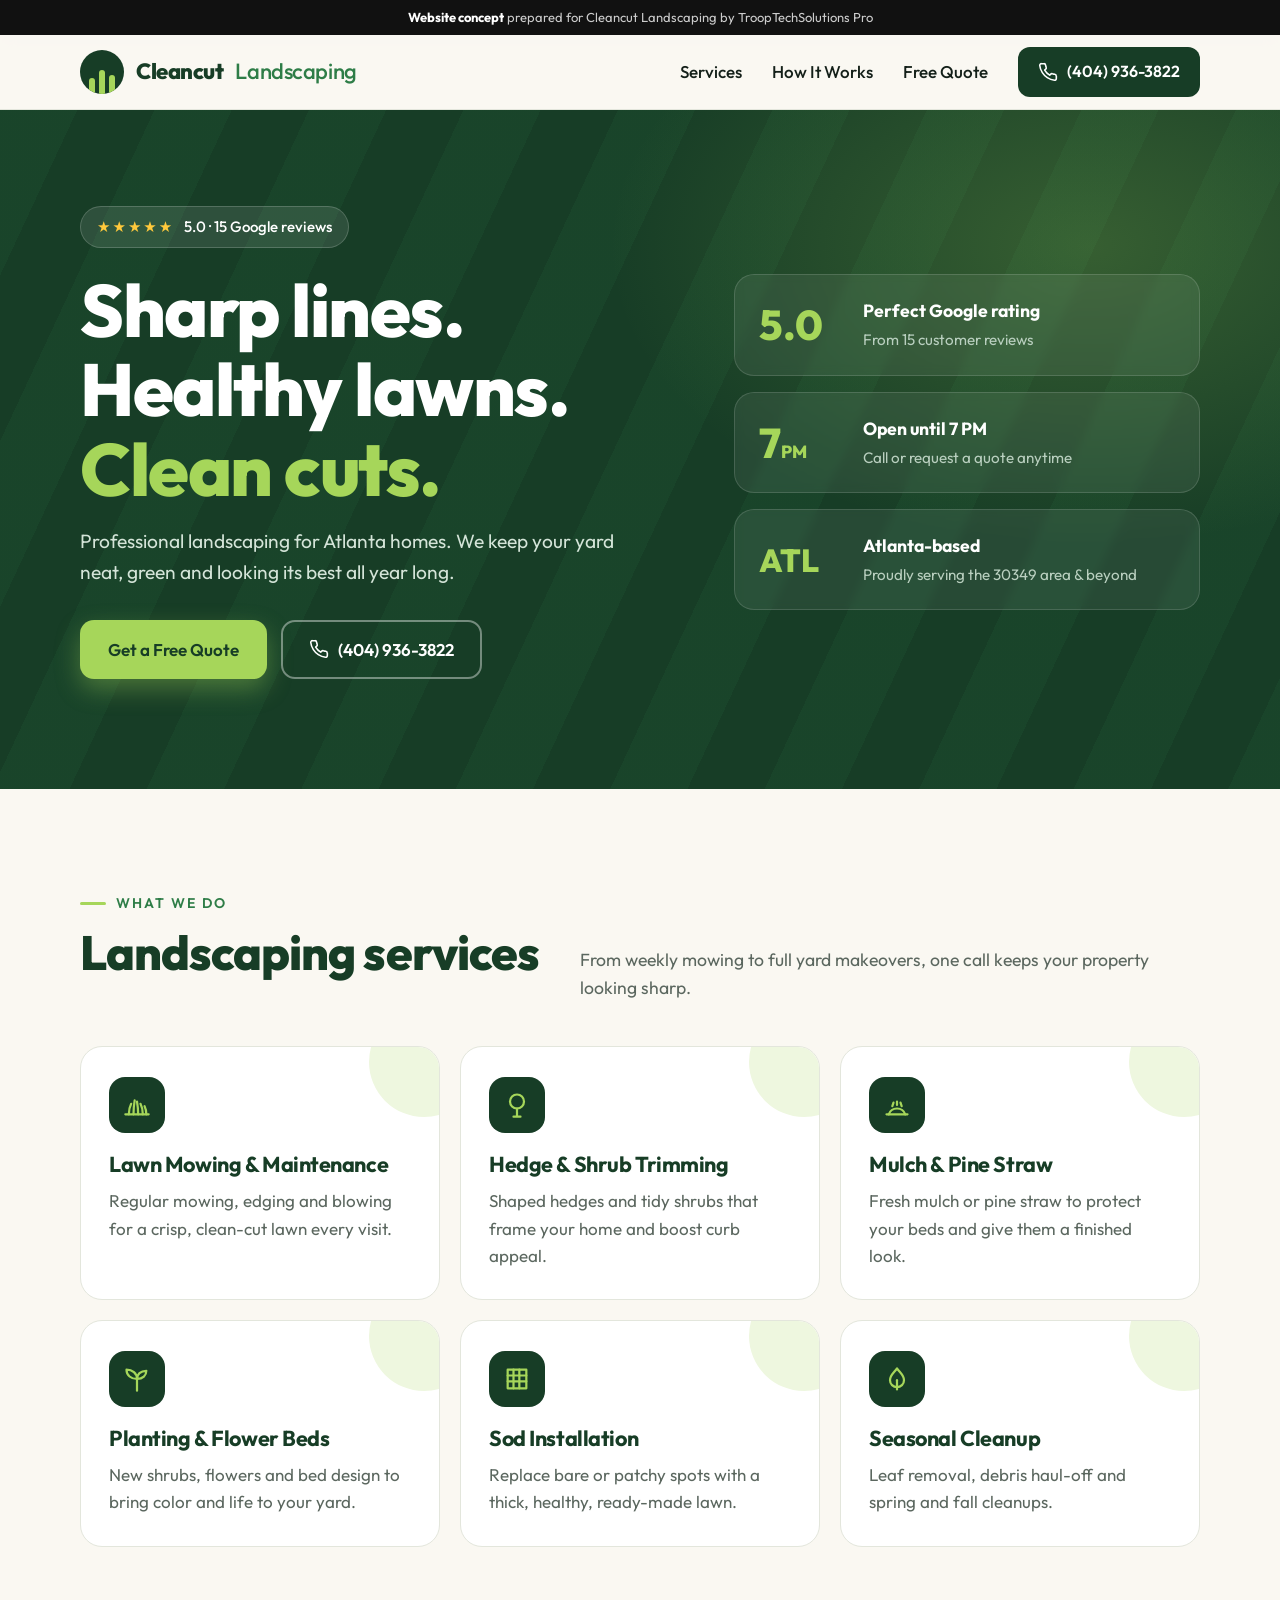
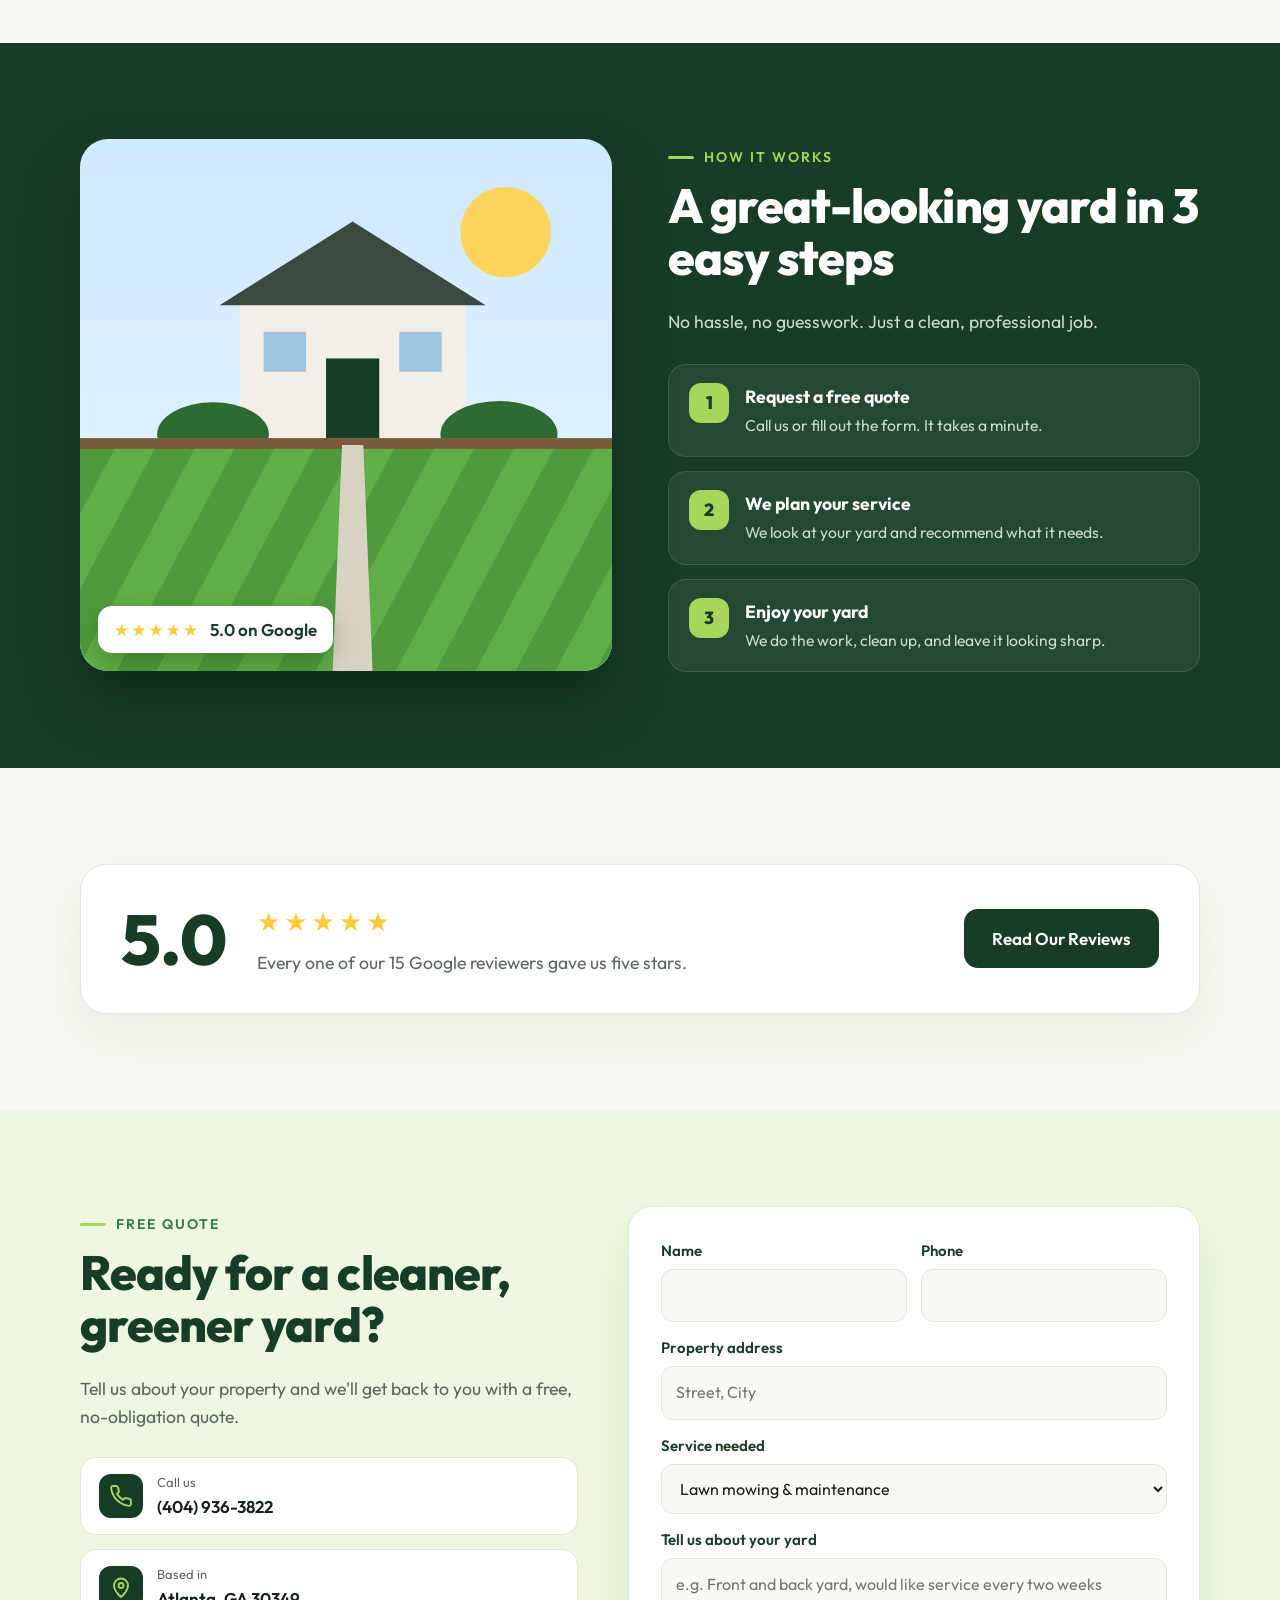
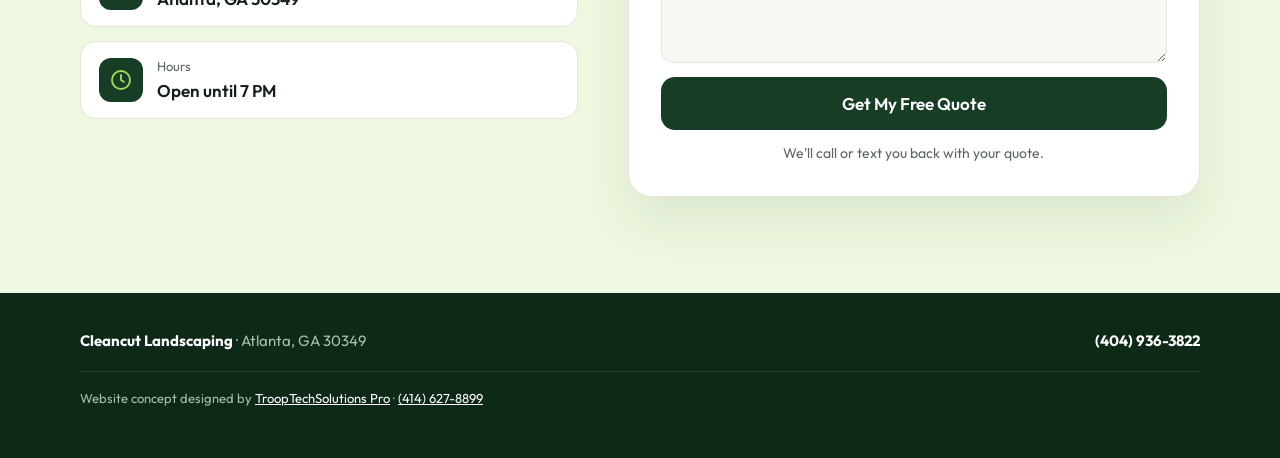
==== demos/cleancut/index.html @ d415aef9 "Add Cleancut Landscaping website concept demo Self-contained sales mockup at /demos/cleancut/, label" ====
<!DOCTYPE html>
<html lang="en">
<head>
<meta charset="UTF-8">
<meta name="viewport" content="width=device-width, initial-scale=1.0">
<title>Cleancut Landscaping | Landscaper in Atlanta, GA</title>
<meta name="description" content="Cleancut Landscaping: 5-star rated landscaping in Atlanta, GA. Call (404) 936-3822 for a free quote.">
<meta name="theme-color" content="#173d26">
<meta name="robots" content="noindex, nofollow">
<style>
@font-face { font-family: Outfit; font-weight: 400; src: url([data-uri]) format("woff2"); }
@font-face { font-family: Outfit; font-weight: 500; src: url([data-uri]) format("woff2"); }
@font-face { font-family: Outfit; font-weight: 600; src: url([data-uri]) format("woff2"); }
@font-face { font-family: Outfit; font-weight: 700; src: url([data-uri]) format("woff2"); }
@font-face { font-family: Outfit; font-weight: 800; src: url([data-uri]) format("woff2"); }
:root {
  --forest: #173d26; --forest-2: #1f5233; --leaf: #2e7d47; --lime: #a6d65a; --lime-soft: #eef7df;
  --cream: #faf8f2; --ink: #142019; --muted: #5b675f; --line: #e3e6dc;
}
* { box-sizing: border-box; }
html { scroll-behavior: smooth; scroll-padding-top: 80px; }
body { margin: 0; font-family: Outfit, system-ui, sans-serif; color: var(--ink); background: var(--cream); line-height: 1.6; -webkit-font-smoothing: antialiased; font-size: 17px; }
a { color: inherit; text-decoration: none; }
h1, h2, h3 { line-height: 1.08; margin: 0 0 .5em; letter-spacing: -.02em; }
p { margin: 0 0 1em; }
svg { width: 24px; height: 24px; fill: none; stroke: currentColor; stroke-width: 1.9; stroke-linecap: round; stroke-linejoin: round; }
.container { max-width: 1160px; margin: 0 auto; padding: 0 20px; }

.demo { background: #111; color: #ccc; font-size: 13px; text-align: center; padding: 7px 12px; }
.demo b { color: #fff; }

header { position: sticky; top: 0; z-index: 20; background: rgba(250,248,242,.92); backdrop-filter: blur(10px); border-bottom: 1px solid var(--line); }
.nav { display: flex; align-items: center; justify-content: space-between; height: 74px; }
.logo { display: flex; align-items: center; gap: 12px; font-weight: 800; font-size: 22px; color: var(--forest); letter-spacing: -.02em; }
.logo-mark { width: 44px; height: 44px; border-radius: 50%; background: var(--forest); display: grid; place-items: center; position: relative; overflow: hidden; }
.logo-mark i { position: absolute; bottom: 0; width: 6px; background: var(--lime); border-radius: 3px 3px 0 0; }
.logo span { color: var(--leaf); font-weight: 500; }
.links { display: flex; gap: 30px; align-items: center; font-weight: 500; }
.links a:not(.btn):hover { color: var(--leaf); }

.btn { display: inline-flex; align-items: center; justify-content: center; gap: 9px; padding: 14px 26px; border-radius: 14px; font-weight: 600; font-size: 17px; border: 2px solid transparent; cursor: pointer; font-family: inherit; transition: transform .15s, box-shadow .2s, background .2s; white-space: nowrap; }
.btn:hover { transform: translateY(-2px); }
.btn svg { width: 20px; height: 20px; }
.btn-lime { background: var(--lime); color: var(--forest); box-shadow: 0 10px 24px rgba(166,214,90,.35); }
.btn-forest { background: var(--forest); color: #fff; }
.btn-line { border-color: rgba(255,255,255,.4); color: #fff; }
.btn-line:hover { background: rgba(255,255,255,.08); }
.btn-sm { padding: 10px 18px; font-size: 16px; border-radius: 12px; }

/* Hero with mowing stripes */
.hero { position: relative; color: #fff; overflow: hidden; background: var(--forest); }
.stripes { position: absolute; inset: 0; opacity: .55;
  background: repeating-linear-gradient(115deg, #1b4a2d 0 70px, #173d26 70px 140px); }
.hero::after { content: ""; position: absolute; inset: 0; background: radial-gradient(800px 500px at 85% 20%, rgba(166,214,90,.22), transparent 60%); }
.hero-inner { position: relative; z-index: 1; display: grid; grid-template-columns: 1.3fr 1fr; gap: 48px; align-items: center; padding: 96px 20px 110px; }
.pill { display: inline-flex; align-items: center; gap: 10px; background: rgba(255,255,255,.1); border: 1px solid rgba(255,255,255,.18); padding: 8px 16px; border-radius: 999px; font-size: 15px; font-weight: 500; }
.stars { color: #ffc93c; letter-spacing: 2px; }
.hero h1 { font-size: clamp(2.6rem, 6vw, 4.6rem); font-weight: 800; margin: 22px 0 18px; }
.hero h1 em { font-style: normal; color: var(--lime); }
.hero .lead { font-size: 1.2rem; color: #d4e4d8; max-width: 560px; }
.actions { display: flex; flex-wrap: wrap; gap: 14px; margin-top: 32px; }

.stat-stack { display: grid; gap: 16px; }
.stat { background: rgba(255,255,255,.07); border: 1px solid rgba(255,255,255,.14); border-radius: 20px; padding: 22px 24px; display: flex; gap: 18px; align-items: center; backdrop-filter: blur(4px); }
.stat .num { font-size: 2.6rem; font-weight: 800; color: var(--lime); line-height: 1; min-width: 86px; }
.stat b { display: block; font-size: 1.1rem; }
.stat small { color: #b9cfbf; font-size: .95rem; }

/* Section basics */
section { padding: 96px 0; }
.kicker { display: inline-flex; align-items: center; gap: 10px; font-weight: 600; font-size: 14px; letter-spacing: .14em; text-transform: uppercase; color: var(--leaf); margin-bottom: 12px; }
.kicker::before { content: ""; width: 26px; height: 3px; border-radius: 2px; background: var(--lime); }
.title { font-size: clamp(2rem, 4vw, 3rem); font-weight: 800; color: var(--forest); }
.sub { color: var(--muted); font-size: 1.1rem; max-width: 620px; }
.split-head { display: flex; justify-content: space-between; align-items: end; gap: 30px; margin-bottom: 44px; flex-wrap: wrap; }

.services { display: grid; grid-template-columns: repeat(3, 1fr); gap: 20px; }
.svc { background: #fff; border: 1px solid var(--line); border-radius: 22px; padding: 30px 28px; position: relative; overflow: hidden; transition: transform .2s, box-shadow .2s; }
.svc:hover { transform: translateY(-5px); box-shadow: 0 20px 44px rgba(23,61,38,.1); }
.svc::after { content: ""; position: absolute; right: -40px; top: -40px; width: 110px; height: 110px; border-radius: 50%; background: var(--lime-soft); }
.svc .ic { position: relative; z-index: 1; width: 56px; height: 56px; border-radius: 16px; background: var(--forest); color: var(--lime); display: grid; place-items: center; margin-bottom: 20px; }
.svc .ic svg { width: 28px; height: 28px; }
.svc h3 { font-size: 1.35rem; color: var(--forest); }
.svc p { color: var(--muted); margin: 0; }

/* Before/after style band */
.band { background: var(--forest); color: #fff; }
.band-grid { display: grid; grid-template-columns: 1fr 1fr; gap: 56px; align-items: center; }
.band .title { color: #fff; }
.band .sub { color: #c9dccd; }
.steps { display: grid; gap: 14px; margin-top: 28px; }
.step { display: flex; gap: 16px; align-items: flex-start; background: rgba(255,255,255,.06); border: 1px solid rgba(255,255,255,.12); border-radius: 18px; padding: 18px 20px; }
.step .n { flex: 0 0 40px; height: 40px; border-radius: 12px; background: var(--lime); color: var(--forest); font-weight: 800; display: grid; place-items: center; font-size: 1.1rem; }
.step b { display: block; font-size: 1.1rem; }
.step span { color: #c9dccd; font-size: .98rem; }
.lawn-art { border-radius: 28px; overflow: hidden; aspect-ratio: 1 / 1; position: relative; box-shadow: 0 30px 60px rgba(0,0,0,.3); }
.lawn-art svg { width: 100%; height: 100%; display: block; stroke: none; }
.art-tag { position: absolute; left: 18px; bottom: 18px; background: #fff; color: var(--forest); border-radius: 14px; padding: 10px 16px; font-weight: 600; display: flex; gap: 10px; align-items: center; box-shadow: 0 10px 24px rgba(0,0,0,.2); }

/* Reviews */
.rating-card { display: grid; grid-template-columns: auto 1fr auto; gap: 30px; align-items: center; background: #fff; border: 1px solid var(--line); border-radius: 26px; padding: 36px 40px; box-shadow: 0 20px 50px rgba(23,61,38,.07); }
.rating-card .big { font-size: 4.4rem; font-weight: 800; color: var(--forest); line-height: 1; }
.rating-card .stars { font-size: 26px; letter-spacing: 4px; }
.rating-card p { margin: 6px 0 0; color: var(--muted); font-size: 1.1rem; }

/* Quote */
.quote { background: var(--lime-soft); }
.quote-grid { display: grid; grid-template-columns: 1fr 1.15fr; gap: 50px; align-items: start; }
.facts { display: grid; gap: 14px; margin-top: 26px; }
.fact { display: flex; gap: 14px; align-items: center; background: #fff; border-radius: 16px; padding: 14px 18px; border: 1px solid var(--line); }
.fact .ic { flex: 0 0 44px; height: 44px; border-radius: 12px; background: var(--forest); color: var(--lime); display: grid; place-items: center; }
.fact small { display: block; color: var(--muted); font-size: 13px; }
.fact b { font-weight: 600; }
form { background: #fff; border-radius: 24px; padding: 32px; border: 1px solid var(--line); box-shadow: 0 24px 50px rgba(23,61,38,.08); }
label { display: block; font-weight: 600; font-size: 15px; margin-bottom: 14px; color: var(--forest); }
input, select, textarea { display: block; width: 100%; margin-top: 6px; padding: 13px 14px; font: inherit; font-size: 16px; font-weight: 400; border: 1.5px solid var(--line); border-radius: 12px; background: var(--cream); color: var(--ink); }
input:focus, select:focus, textarea:focus { outline: none; border-color: var(--leaf); background: #fff; box-shadow: 0 0 0 4px rgba(46,125,71,.14); }
.row2 { display: grid; grid-template-columns: 1fr 1fr; gap: 14px; }
form .btn { width: 100%; }
.note { font-size: 14px; color: var(--muted); text-align: center; margin: 12px 0 0; }

footer { background: #0f2919; color: #a9bfb0; padding: 36px 0; font-size: 15px; }
.foot { display: flex; flex-wrap: wrap; justify-content: space-between; gap: 12px 30px; }
.foot b { color: #fff; }
.credit { width: 100%; border-top: 1px solid rgba(255,255,255,.1); padding-top: 16px; margin-top: 6px; font-size: 13px; }
.credit a { color: #fff; text-decoration: underline; }

.callbar { display: none; }

@media (max-width: 960px) {
  .hero-inner, .band-grid, .quote-grid { grid-template-columns: 1fr; }
  .services { grid-template-columns: repeat(2, 1fr); }
  .links a:not(.btn) { display: none; }
  .rating-card { grid-template-columns: 1fr; text-align: center; }
}
@media (max-width: 600px) {
  section { padding: 68px 0; }
  .hero-inner { padding: 56px 20px 70px; }
  .services, .row2 { grid-template-columns: 1fr; }
  .actions .btn { flex: 1 1 100%; }
  .logo { font-size: 19px; }
  .links .btn span { display: none; }
  .rating-card { padding: 28px 22px; }
  form { padding: 22px; }
  body { padding-bottom: 72px; }
  .callbar { display: flex; position: fixed; left: 0; right: 0; bottom: 0; z-index: 30; gap: 10px; padding: 10px 14px; background: #fff; border-top: 1px solid var(--line); box-shadow: 0 -6px 20px rgba(0,0,0,.08); }
  .callbar .btn { flex: 1; padding: 12px 10px; font-size: 16px; }
}
</style>
</head>
<body>

<div class="demo"><b>Website concept</b> prepared for Cleancut Landscaping by TroopTechSolutions Pro</div>

<header>
  <div class="container nav">
    <a href="#top" class="logo">
      <span class="logo-mark"><i style="left:9px;height:16px"></i><i style="left:19px;height:24px"></i><i style="left:29px;height:19px"></i></span>
      Cleancut<span>Landscaping</span>
    </a>
    <nav class="links">
      <a href="#services">Services</a>
      <a href="#process">How It Works</a>
      <a href="#quote">Free Quote</a>
      <a href="tel:+14049363822" class="btn btn-forest btn-sm"><svg viewBox="0 0 24 24"><path d="M22 16.9v3a2 2 0 0 1-2.2 2 19.8 19.8 0 0 1-8.6-3.1 19.5 19.5 0 0 1-6-6A19.8 19.8 0 0 1 2.1 4.2 2 2 0 0 1 4.1 2h3a2 2 0 0 1 2 1.7c.1.9.4 1.8.7 2.7a2 2 0 0 1-.5 2.1L8 9.8a16 16 0 0 0 6 6l1.3-1.3a2 2 0 0 1 2.1-.4c.9.3 1.8.6 2.7.7a2 2 0 0 1 1.7 2z"/></svg><span>(404) 936-3822</span></a>
    </nav>
  </div>
</header>

<main id="top">
  <section class="hero" style="padding:0">
    <div class="stripes"></div>
    <div class="container hero-inner">
      <div>
        <span class="pill"><span class="stars">★★★★★</span> 5.0 &middot; 15 Google reviews</span>
        <h1>Sharp lines.<br>Healthy lawns.<br><em>Clean cuts.</em></h1>
        <p class="lead">Professional landscaping for Atlanta homes. We keep your yard neat, green and looking its best all year long.</p>
        <div class="actions">
          <a href="#quote" class="btn btn-lime">Get a Free Quote</a>
          <a href="tel:+14049363822" class="btn btn-line"><svg viewBox="0 0 24 24"><path d="M22 16.9v3a2 2 0 0 1-2.2 2 19.8 19.8 0 0 1-8.6-3.1 19.5 19.5 0 0 1-6-6A19.8 19.8 0 0 1 2.1 4.2 2 2 0 0 1 4.1 2h3a2 2 0 0 1 2 1.7c.1.9.4 1.8.7 2.7a2 2 0 0 1-.5 2.1L8 9.8a16 16 0 0 0 6 6l1.3-1.3a2 2 0 0 1 2.1-.4c.9.3 1.8.6 2.7.7a2 2 0 0 1 1.7 2z"/></svg>(404) 936-3822</a>
        </div>
      </div>
      <div class="stat-stack">
        <div class="stat"><span class="num">5.0</span><span><b>Perfect Google rating</b><small>From 15 customer reviews</small></span></div>
        <div class="stat"><span class="num">7<small style="font-size:1.1rem;color:var(--lime)">PM</small></span><span><b>Open until 7 PM</b><small>Call or request a quote anytime</small></span></div>
        <div class="stat"><span class="num" style="font-size:2rem">ATL</span><span><b>Atlanta-based</b><small>Proudly serving the 30349 area &amp; beyond</small></span></div>
      </div>
    </div>
  </section>

  <section id="services">
    <div class="container">
      <div class="split-head">
        <div>
          <p class="kicker">What we do</p>
          <h2 class="title">Landscaping services</h2>
        </div>
        <p class="sub" style="margin:0">From weekly mowing to full yard makeovers, one call keeps your property looking sharp.</p>
      </div>
      <div class="services">
        <article class="svc"><div class="ic"><svg viewBox="0 0 24 24"><path d="M2 20h20"/><path d="M5 20c0-4 1-7 2-9M9 20c0-5 .5-9 1-12M13 20c0-5-.5-8-1-11M17 20c0-4-1-7-2-9M20 20c0-3-.5-5-1.5-7"/></svg></div><h3>Lawn Mowing &amp; Maintenance</h3><p>Regular mowing, edging and blowing for a crisp, clean-cut lawn every visit.</p></article>
        <article class="svc"><div class="ic"><svg viewBox="0 0 24 24"><circle cx="12" cy="9" r="6"/><path d="M12 15v7M9 22h6"/></svg></div><h3>Hedge &amp; Shrub Trimming</h3><p>Shaped hedges and tidy shrubs that frame your home and boost curb appeal.</p></article>
        <article class="svc"><div class="ic"><svg viewBox="0 0 24 24"><path d="M3 20h18"/><path d="M5 20c1-3 3-5 7-5s6 2 7 5"/><path d="M8 13l1-3M12 12V9M16 13l-1-3"/></svg></div><h3>Mulch &amp; Pine Straw</h3><p>Fresh mulch or pine straw to protect your beds and give them a finished look.</p></article>
        <article class="svc"><div class="ic"><svg viewBox="0 0 24 24"><path d="M12 22V12"/><path d="M12 12C12 7 8 4 3 4c0 5 4 8 9 8z"/><path d="M12 12c0-4 3-7 8-7 0 4-3 7-8 7z"/></svg></div><h3>Planting &amp; Flower Beds</h3><p>New shrubs, flowers and bed design to bring color and life to your yard.</p></article>
        <article class="svc"><div class="ic"><svg viewBox="0 0 24 24"><path d="M4 4h16v16H4z"/><path d="M4 9h16M4 14h16M9 4v16M14 4v16"/></svg></div><h3>Sod Installation</h3><p>Replace bare or patchy spots with a thick, healthy, ready-made lawn.</p></article>
        <article class="svc"><div class="ic"><svg viewBox="0 0 24 24"><path d="M12 3c3 4 6 6 6 10a6 6 0 0 1-12 0c0-4 3-6 6-10z"/><path d="M12 21v-8"/></svg></div><h3>Seasonal Cleanup</h3><p>Leaf removal, debris haul-off and spring and fall cleanups.</p></article>
      </div>
    </div>
  </section>

  <section class="band" id="process">
    <div class="container band-grid">
      <div class="lawn-art" aria-hidden="true">
        <svg viewBox="0 0 400 400" preserveAspectRatio="xMidYMid slice">
          <defs>
            <linearGradient id="sky" x1="0" y1="0" x2="0" y2="1"><stop offset="0" stop-color="#cfe9ff"/><stop offset="1" stop-color="#eaf6ff"/></linearGradient>
            <pattern id="mow" width="60" height="400" patternUnits="userSpaceOnUse" patternTransform="skewX(-28)"><rect width="30" height="400" fill="#4f9a3c"/><rect x="30" width="30" height="400" fill="#5fae47"/></pattern>
          </defs>
          <rect width="400" height="400" fill="url(#sky)"/>
          <circle cx="320" cy="70" r="34" fill="#ffd45c"/>
          <rect x="120" y="120" width="170" height="110" fill="#f3efe6"/>
          <polygon points="105,125 205,62 305,125" fill="#3a4a40"/>
          <rect x="185" y="165" width="40" height="65" fill="#173d26"/>
          <rect x="138" y="145" width="32" height="30" fill="#9fc6e3"/><rect x="240" y="145" width="32" height="30" fill="#9fc6e3"/>
          <ellipse cx="100" cy="222" rx="42" ry="24" fill="#2e6b33"/><ellipse cx="315" cy="222" rx="44" ry="25" fill="#2e6b33"/>
          <rect x="0" y="225" width="400" height="175" fill="url(#mow)"/>
          <rect x="0" y="225" width="400" height="8" fill="#7a5a3a"/>
          <polygon points="190,400 220,400 213,230 197,230" fill="#d8d2c4"/>
        </svg>
        <span class="art-tag"><span class="stars">★★★★★</span> 5.0 on Google</span>
      </div>
      <div>
        <p class="kicker" style="color:var(--lime)">How it works</p>
        <h2 class="title">A great-looking yard in 3 easy steps</h2>
        <p class="sub">No hassle, no guesswork. Just a clean, professional job.</p>
        <div class="steps">
          <div class="step"><span class="n">1</span><div><b>Request a free quote</b><span>Call us or fill out the form. It takes a minute.</span></div></div>
          <div class="step"><span class="n">2</span><div><b>We plan your service</b><span>We look at your yard and recommend what it needs.</span></div></div>
          <div class="step"><span class="n">3</span><div><b>Enjoy your yard</b><span>We do the work, clean up, and leave it looking sharp.</span></div></div>
        </div>
      </div>
    </div>
  </section>

  <section>
    <div class="container">
      <div class="rating-card">
        <div class="big">5.0</div>
        <div><div class="stars">★★★★★</div><p>Every one of our 15 Google reviewers gave us five stars.</p></div>
        <a class="btn btn-forest" href="https://www.google.com/maps/search/?api=1&query=Cleancut+Landscaping+Atlanta+GA+30349" target="_blank" rel="noopener">Read Our Reviews</a>
      </div>
    </div>
  </section>

  <section class="quote" id="quote">
    <div class="container quote-grid">
      <div>
        <p class="kicker">Free quote</p>
        <h2 class="title">Ready for a cleaner, greener yard?</h2>
        <p class="sub">Tell us about your property and we'll get back to you with a free, no-obligation quote.</p>
        <div class="facts">
          <a class="fact" href="tel:+14049363822"><span class="ic"><svg viewBox="0 0 24 24"><path d="M22 16.9v3a2 2 0 0 1-2.2 2 19.8 19.8 0 0 1-8.6-3.1 19.5 19.5 0 0 1-6-6A19.8 19.8 0 0 1 2.1 4.2 2 2 0 0 1 4.1 2h3a2 2 0 0 1 2 1.7c.1.9.4 1.8.7 2.7a2 2 0 0 1-.5 2.1L8 9.8a16 16 0 0 0 6 6l1.3-1.3a2 2 0 0 1 2.1-.4c.9.3 1.8.6 2.7.7a2 2 0 0 1 1.7 2z"/></svg></span><span><small>Call us</small><b>(404) 936-3822</b></span></a>
          <div class="fact"><span class="ic"><svg viewBox="0 0 24 24"><path d="M12 21s-7-6.2-7-11.5a7 7 0 0 1 14 0C19 14.8 12 21 12 21z"/><circle cx="12" cy="9.5" r="2.5"/></svg></span><span><small>Based in</small><b>Atlanta, GA 30349</b></span></div>
          <div class="fact"><span class="ic"><svg viewBox="0 0 24 24"><circle cx="12" cy="12" r="9"/><path d="M12 7v5l3 2"/></svg></span><span><small>Hours</small><b>Open until 7 PM</b></span></div>
        </div>
      </div>
      <form onsubmit="return demoSubmit(event)">
        <div class="row2">
          <label>Name<input required autocomplete="name"></label>
          <label>Phone<input type="tel" required autocomplete="tel"></label>
        </div>
        <label>Property address<input autocomplete="street-address" placeholder="Street, City"></label>
        <label>Service needed
          <select>
            <option>Lawn mowing &amp; maintenance</option>
            <option>Hedge &amp; shrub trimming</option>
            <option>Mulch &amp; pine straw</option>
            <option>Planting &amp; flower beds</option>
            <option>Sod installation</option>
            <option>Seasonal cleanup</option>
            <option>Not sure / multiple services</option>
          </select>
        </label>
        <label>Tell us about your yard<textarea rows="3" placeholder="e.g. Front and back yard, would like service every two weeks"></textarea></label>
        <button class="btn btn-forest" type="submit">Get My Free Quote</button>
        <p class="note" id="note">We'll call or text you back with your quote.</p>
      </form>
    </div>
  </section>
</main>

<footer>
  <div class="container foot">
    <span><b>Cleancut Landscaping</b> &middot; Atlanta, GA 30349</span>
    <a href="tel:+14049363822"><b>(404) 936-3822</b></a>
    <p class="credit">Website concept designed by <a href="https://trooptechsolutions.pro" target="_blank" rel="noopener">TroopTechSolutions Pro</a> &middot; <a href="tel:+14146278899">(414) 627-8899</a></p>
  </div>
</footer>

<div class="callbar">
  <a href="tel:+14049363822" class="btn btn-forest">Call Now</a>
  <a href="#quote" class="btn btn-lime">Free Quote</a>
</div>

<script>
function demoSubmit(e) {
  e.preventDefault();
  document.getElementById('note').textContent = 'This is a demo. On the live site, this request would go straight to your phone or email.';
  return false;
}
</script>
</body>
</html>
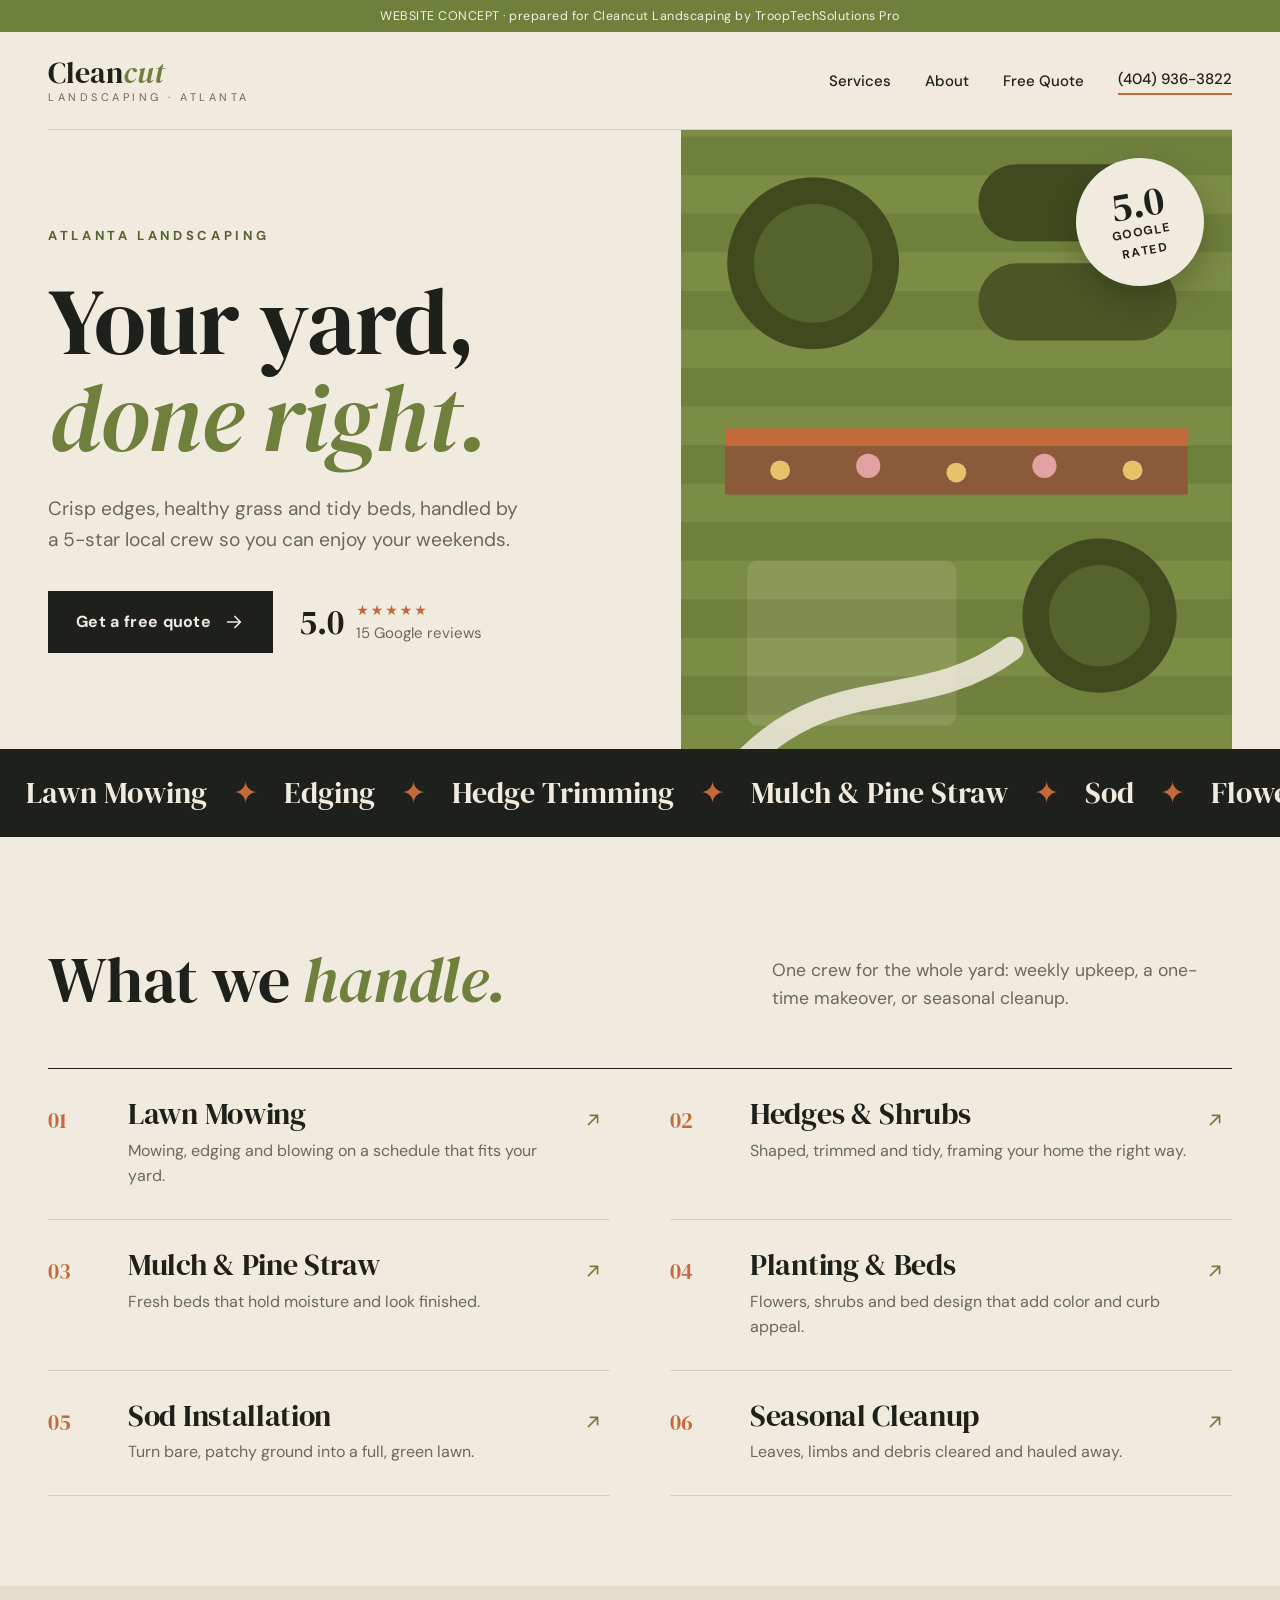
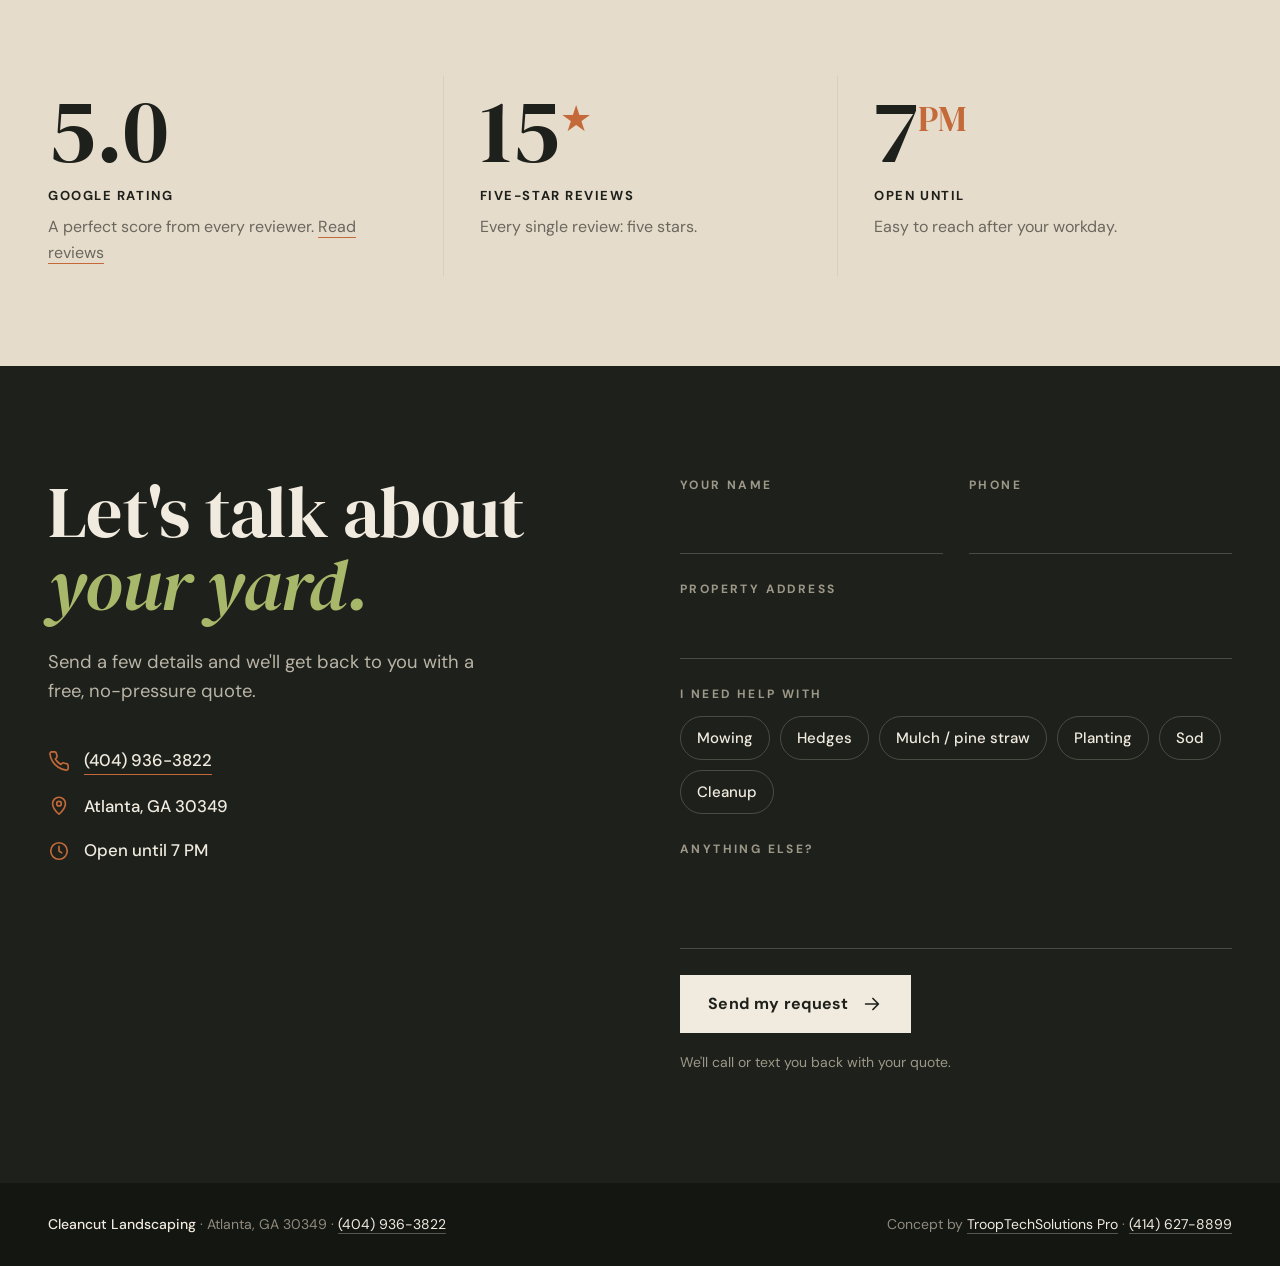
==== commit 0db1cbbe: "Redesign Cleancut Landscaping demo to stand apart from True Resilient Editorial layout: serif headli" ====
--- a/demos/cleancut/index.html
+++ b/demos/cleancut/index.html
@@ -3,304 +3,276 @@
 <head>
 <meta charset="UTF-8">
 <meta name="viewport" content="width=device-width, initial-scale=1.0">
-<title>Cleancut Landscaping | Landscaper in Atlanta, GA</title>
-<meta name="description" content="Cleancut Landscaping: 5-star rated landscaping in Atlanta, GA. Call (404) 936-3822 for a free quote.">
-<meta name="theme-color" content="#173d26">
+<title>Cleancut Landscaping | Atlanta, GA</title>
+<meta name="description" content="Cleancut Landscaping: 5-star rated landscaper in Atlanta, GA. Call (404) 936-3822 for a free quote.">
+<meta name="theme-color" content="#1e201b">
 <meta name="robots" content="noindex, nofollow">
 <style>
-@font-face { font-family: Outfit; font-weight: 400; src: url([data-uri]) format("woff2"); }
-@font-face { font-family: Outfit; font-weight: 500; src: url([data-uri]) format("woff2"); }
-@font-face { font-family: Outfit; font-weight: 600; src: url([data-uri]) format("woff2"); }
-@font-face { font-family: Outfit; font-weight: 700; src: url([data-uri]) format("woff2"); }
-@font-face { font-family: Outfit; font-weight: 800; src: url([data-uri]) format("woff2"); }
+@font-face { font-family: "DM Serif Display"; font-weight: 400; src: url([data-uri]) format("woff2"); }
+@font-face { font-family: "DM Serif Display"; font-weight: 400; font-style: italic; src: url([data-uri]) format("woff2"); }
+@font-face { font-family: "DM Sans"; font-weight: 400; src: url([data-uri]) format("woff2"); }
+@font-face { font-family: "DM Sans"; font-weight: 500; src: url([data-uri]) format("woff2"); }
+@font-face { font-family: "DM Sans"; font-weight: 700; src: url([data-uri]) format("woff2"); }
 :root {
-  --forest: #173d26; --forest-2: #1f5233; --leaf: #2e7d47; --lime: #a6d65a; --lime-soft: #eef7df;
-  --cream: #faf8f2; --ink: #142019; --muted: #5b675f; --line: #e3e6dc;
+  --char: #1e201b; --char-2: #2a2d26; --sand: #f1ebdf; --sand-2: #e6dccb; --olive: #6f7f3c; --olive-d: #55632c; --clay: #c46a3a;
+  --ink: #1e201b; --muted: #6b675e; --line: #d8cfbf;
+  --serif: "DM Serif Display", Georgia, serif; --sans: "DM Sans", system-ui, sans-serif;
 }
 * { box-sizing: border-box; }
-html { scroll-behavior: smooth; scroll-padding-top: 80px; }
-body { margin: 0; font-family: Outfit, system-ui, sans-serif; color: var(--ink); background: var(--cream); line-height: 1.6; -webkit-font-smoothing: antialiased; font-size: 17px; }
+html { scroll-behavior: smooth; overflow-x: clip; }
+body { margin: 0; font-family: var(--sans); color: var(--ink); background: var(--sand); line-height: 1.6; font-size: 17px; -webkit-font-smoothing: antialiased; }
 a { color: inherit; text-decoration: none; }
-h1, h2, h3 { line-height: 1.08; margin: 0 0 .5em; letter-spacing: -.02em; }
+h1, h2, h3 { font-family: var(--serif); font-weight: 400; line-height: 1.02; margin: 0; letter-spacing: -.01em; }
 p { margin: 0 0 1em; }
-svg { width: 24px; height: 24px; fill: none; stroke: currentColor; stroke-width: 1.9; stroke-linecap: round; stroke-linejoin: round; }
-.container { max-width: 1160px; margin: 0 auto; padding: 0 20px; }
-
-.demo { background: #111; color: #ccc; font-size: 13px; text-align: center; padding: 7px 12px; }
-.demo b { color: #fff; }
-
-header { position: sticky; top: 0; z-index: 20; background: rgba(250,248,242,.92); backdrop-filter: blur(10px); border-bottom: 1px solid var(--line); }
-.nav { display: flex; align-items: center; justify-content: space-between; height: 74px; }
-.logo { display: flex; align-items: center; gap: 12px; font-weight: 800; font-size: 22px; color: var(--forest); letter-spacing: -.02em; }
-.logo-mark { width: 44px; height: 44px; border-radius: 50%; background: var(--forest); display: grid; place-items: center; position: relative; overflow: hidden; }
-.logo-mark i { position: absolute; bottom: 0; width: 6px; background: var(--lime); border-radius: 3px 3px 0 0; }
-.logo span { color: var(--leaf); font-weight: 500; }
-.links { display: flex; gap: 30px; align-items: center; font-weight: 500; }
-.links a:not(.btn):hover { color: var(--leaf); }
-
-.btn { display: inline-flex; align-items: center; justify-content: center; gap: 9px; padding: 14px 26px; border-radius: 14px; font-weight: 600; font-size: 17px; border: 2px solid transparent; cursor: pointer; font-family: inherit; transition: transform .15s, box-shadow .2s, background .2s; white-space: nowrap; }
-.btn:hover { transform: translateY(-2px); }
-.btn svg { width: 20px; height: 20px; }
-.btn-lime { background: var(--lime); color: var(--forest); box-shadow: 0 10px 24px rgba(166,214,90,.35); }
-.btn-forest { background: var(--forest); color: #fff; }
-.btn-line { border-color: rgba(255,255,255,.4); color: #fff; }
-.btn-line:hover { background: rgba(255,255,255,.08); }
-.btn-sm { padding: 10px 18px; font-size: 16px; border-radius: 12px; }
-
-/* Hero with mowing stripes */
-.hero { position: relative; color: #fff; overflow: hidden; background: var(--forest); }
-.stripes { position: absolute; inset: 0; opacity: .55;
-  background: repeating-linear-gradient(115deg, #1b4a2d 0 70px, #173d26 70px 140px); }
-.hero::after { content: ""; position: absolute; inset: 0; background: radial-gradient(800px 500px at 85% 20%, rgba(166,214,90,.22), transparent 60%); }
-.hero-inner { position: relative; z-index: 1; display: grid; grid-template-columns: 1.3fr 1fr; gap: 48px; align-items: center; padding: 96px 20px 110px; }
-.pill { display: inline-flex; align-items: center; gap: 10px; background: rgba(255,255,255,.1); border: 1px solid rgba(255,255,255,.18); padding: 8px 16px; border-radius: 999px; font-size: 15px; font-weight: 500; }
-.stars { color: #ffc93c; letter-spacing: 2px; }
-.hero h1 { font-size: clamp(2.6rem, 6vw, 4.6rem); font-weight: 800; margin: 22px 0 18px; }
-.hero h1 em { font-style: normal; color: var(--lime); }
-.hero .lead { font-size: 1.2rem; color: #d4e4d8; max-width: 560px; }
-.actions { display: flex; flex-wrap: wrap; gap: 14px; margin-top: 32px; }
-
-.stat-stack { display: grid; gap: 16px; }
-.stat { background: rgba(255,255,255,.07); border: 1px solid rgba(255,255,255,.14); border-radius: 20px; padding: 22px 24px; display: flex; gap: 18px; align-items: center; backdrop-filter: blur(4px); }
-.stat .num { font-size: 2.6rem; font-weight: 800; color: var(--lime); line-height: 1; min-width: 86px; }
-.stat b { display: block; font-size: 1.1rem; }
-.stat small { color: #b9cfbf; font-size: .95rem; }
-
-/* Section basics */
-section { padding: 96px 0; }
-.kicker { display: inline-flex; align-items: center; gap: 10px; font-weight: 600; font-size: 14px; letter-spacing: .14em; text-transform: uppercase; color: var(--leaf); margin-bottom: 12px; }
-.kicker::before { content: ""; width: 26px; height: 3px; border-radius: 2px; background: var(--lime); }
-.title { font-size: clamp(2rem, 4vw, 3rem); font-weight: 800; color: var(--forest); }
-.sub { color: var(--muted); font-size: 1.1rem; max-width: 620px; }
-.split-head { display: flex; justify-content: space-between; align-items: end; gap: 30px; margin-bottom: 44px; flex-wrap: wrap; }
-
-.services { display: grid; grid-template-columns: repeat(3, 1fr); gap: 20px; }
-.svc { background: #fff; border: 1px solid var(--line); border-radius: 22px; padding: 30px 28px; position: relative; overflow: hidden; transition: transform .2s, box-shadow .2s; }
-.svc:hover { transform: translateY(-5px); box-shadow: 0 20px 44px rgba(23,61,38,.1); }
-.svc::after { content: ""; position: absolute; right: -40px; top: -40px; width: 110px; height: 110px; border-radius: 50%; background: var(--lime-soft); }
-.svc .ic { position: relative; z-index: 1; width: 56px; height: 56px; border-radius: 16px; background: var(--forest); color: var(--lime); display: grid; place-items: center; margin-bottom: 20px; }
-.svc .ic svg { width: 28px; height: 28px; }
-.svc h3 { font-size: 1.35rem; color: var(--forest); }
-.svc p { color: var(--muted); margin: 0; }
-
-/* Before/after style band */
-.band { background: var(--forest); color: #fff; }
-.band-grid { display: grid; grid-template-columns: 1fr 1fr; gap: 56px; align-items: center; }
-.band .title { color: #fff; }
-.band .sub { color: #c9dccd; }
-.steps { display: grid; gap: 14px; margin-top: 28px; }
-.step { display: flex; gap: 16px; align-items: flex-start; background: rgba(255,255,255,.06); border: 1px solid rgba(255,255,255,.12); border-radius: 18px; padding: 18px 20px; }
-.step .n { flex: 0 0 40px; height: 40px; border-radius: 12px; background: var(--lime); color: var(--forest); font-weight: 800; display: grid; place-items: center; font-size: 1.1rem; }
-.step b { display: block; font-size: 1.1rem; }
-.step span { color: #c9dccd; font-size: .98rem; }
-.lawn-art { border-radius: 28px; overflow: hidden; aspect-ratio: 1 / 1; position: relative; box-shadow: 0 30px 60px rgba(0,0,0,.3); }
-.lawn-art svg { width: 100%; height: 100%; display: block; stroke: none; }
-.art-tag { position: absolute; left: 18px; bottom: 18px; background: #fff; color: var(--forest); border-radius: 14px; padding: 10px 16px; font-weight: 600; display: flex; gap: 10px; align-items: center; box-shadow: 0 10px 24px rgba(0,0,0,.2); }
-
-/* Reviews */
-.rating-card { display: grid; grid-template-columns: auto 1fr auto; gap: 30px; align-items: center; background: #fff; border: 1px solid var(--line); border-radius: 26px; padding: 36px 40px; box-shadow: 0 20px 50px rgba(23,61,38,.07); }
-.rating-card .big { font-size: 4.4rem; font-weight: 800; color: var(--forest); line-height: 1; }
-.rating-card .stars { font-size: 26px; letter-spacing: 4px; }
-.rating-card p { margin: 6px 0 0; color: var(--muted); font-size: 1.1rem; }
+svg { width: 22px; height: 22px; fill: none; stroke: currentColor; stroke-width: 1.8; stroke-linecap: round; stroke-linejoin: round; }
+.wrap { max-width: 1240px; margin: 0 auto; padding: 0 28px; }
+
+.concept { background: var(--olive); color: #f4f1e6; font-size: 12.5px; letter-spacing: .04em; text-align: center; padding: 6px 12px; }
+
+/* Header */
+.top { display: flex; align-items: center; justify-content: space-between; padding: 26px 0; }
+.word { font-family: var(--serif); font-size: 30px; line-height: 1; }
+.word i { font-style: italic; color: var(--olive); }
+.word small { display: block; font-family: var(--sans); font-size: 11px; letter-spacing: .32em; text-transform: uppercase; color: var(--muted); margin-top: 4px; }
+.menu { display: flex; gap: 34px; align-items: center; font-size: 15px; font-weight: 500; }
+.menu a:hover { color: var(--olive); }
+.menu .tel { border-bottom: 2px solid var(--clay); padding-bottom: 2px; }
+
+/* Hero */
+.hero { display: grid; grid-template-columns: 1.15fr 1fr; gap: 0; min-height: 620px; border-top: 1px solid var(--line); }
+.hero-text { padding: 70px 56px 70px 0; display: flex; flex-direction: column; justify-content: center; }
+.eyebrow { font-size: 13px; letter-spacing: .28em; text-transform: uppercase; color: var(--olive-d); font-weight: 700; margin-bottom: 26px; }
+.hero h1 { font-size: clamp(3.2rem, 7.4vw, 6.4rem); }
+.hero h1 i { color: var(--olive); }
+.hero .lead { font-size: 1.2rem; color: var(--muted); max-width: 470px; margin: 28px 0 36px; }
+.cta-row { display: flex; flex-wrap: wrap; gap: 26px; align-items: center; }
+.btn { display: inline-flex; align-items: center; gap: 12px; background: var(--char); color: var(--sand); padding: 18px 28px; font-weight: 700; font-size: 16px; letter-spacing: .02em; border: 0; cursor: pointer; font-family: inherit; transition: background .2s, gap .2s; }
+.btn:hover { background: var(--olive-d); gap: 18px; }
+.rate { display: flex; align-items: center; gap: 12px; font-size: 15px; color: var(--muted); }
+.rate b { font-family: var(--serif); font-weight: 400; font-size: 34px; color: var(--ink); line-height: 1; }
+.rate .st { color: var(--clay); letter-spacing: 2px; display: block; font-size: 14px; }
+.hero-art { position: relative; background: var(--olive); overflow: hidden; }
+.hero-art svg { position: absolute; inset: 0; width: 100%; height: 100%; stroke: none; }
+.badge { position: absolute; right: 28px; top: 28px; width: 128px; height: 128px; border-radius: 50%; background: var(--sand); color: var(--char); display: grid; place-items: center; text-align: center; font-size: 12px; letter-spacing: .14em; text-transform: uppercase; font-weight: 700; transform: rotate(-10deg); box-shadow: 0 14px 30px rgba(0,0,0,.2); }
+.badge b { display: block; font-family: var(--serif); font-weight: 400; font-size: 40px; letter-spacing: 0; line-height: 1; text-transform: none; }
+
+/* Ticker */
+.ticker { position: relative; width: 100%; contain: paint; background: var(--char); color: var(--sand); overflow: hidden; white-space: nowrap; padding: 20px 0; }
+.ticker-track { display: inline-block; animation: run 38s linear infinite; font-family: var(--serif); font-size: 30px; }
+.ticker-track span { margin: 0 26px; }
+.ticker-track em { color: var(--clay); font-style: normal; }
+@keyframes run { from { transform: translateX(0); } to { transform: translateX(-50%); } }
+
+/* Services list */
+.services { padding: 110px 0 90px; }
+.sec-head { display: grid; grid-template-columns: 1fr 1fr; gap: 40px; align-items: end; margin-bottom: 56px; }
+.sec-head h2 { font-size: clamp(2.6rem, 5vw, 4.2rem); }
+.sec-head h2 i { color: var(--olive); }
+.sec-head p { color: var(--muted); font-size: 1.1rem; margin: 0; max-width: 460px; justify-self: end; }
+.list { display: grid; grid-template-columns: 1fr 1fr; column-gap: 60px; border-top: 1px solid var(--char); }
+.row { display: grid; grid-template-columns: 64px 1fr 28px; gap: 16px; align-items: start; padding: 30px 0; border-bottom: 1px solid var(--line); transition: padding .25s; }
+.row:hover { padding-left: 10px; }
+.row .no { font-family: var(--serif); font-size: 22px; color: var(--clay); padding-top: 4px; }
+.row h3 { font-size: 30px; margin-bottom: 8px; }
+.row p { margin: 0; color: var(--muted); font-size: 1rem; }
+.row svg { margin-top: 10px; color: var(--olive); }
+
+/* Numbers */
+.numbers { background: var(--sand-2); padding: 90px 0; }
+.num-grid { display: grid; grid-template-columns: repeat(3, 1fr); }
+.num { padding: 10px 36px; border-left: 1px solid var(--line); }
+.num:first-child { border-left: 0; padding-left: 0; }
+.num b { font-family: var(--serif); font-weight: 400; font-size: clamp(3.6rem, 7vw, 5.6rem); line-height: 1; display: block; }
+.num b sup { font-size: .4em; color: var(--clay); }
+.num span { display: block; margin-top: 10px; font-weight: 700; letter-spacing: .12em; text-transform: uppercase; font-size: 13px; }
+.num p { color: var(--muted); margin: 8px 0 0; font-size: 1rem; }
+.num a { border-bottom: 1.5px solid var(--clay); }
 
 /* Quote */
-.quote { background: var(--lime-soft); }
-.quote-grid { display: grid; grid-template-columns: 1fr 1.15fr; gap: 50px; align-items: start; }
-.facts { display: grid; gap: 14px; margin-top: 26px; }
-.fact { display: flex; gap: 14px; align-items: center; background: #fff; border-radius: 16px; padding: 14px 18px; border: 1px solid var(--line); }
-.fact .ic { flex: 0 0 44px; height: 44px; border-radius: 12px; background: var(--forest); color: var(--lime); display: grid; place-items: center; }
-.fact small { display: block; color: var(--muted); font-size: 13px; }
-.fact b { font-weight: 600; }
-form { background: #fff; border-radius: 24px; padding: 32px; border: 1px solid var(--line); box-shadow: 0 24px 50px rgba(23,61,38,.08); }
-label { display: block; font-weight: 600; font-size: 15px; margin-bottom: 14px; color: var(--forest); }
-input, select, textarea { display: block; width: 100%; margin-top: 6px; padding: 13px 14px; font: inherit; font-size: 16px; font-weight: 400; border: 1.5px solid var(--line); border-radius: 12px; background: var(--cream); color: var(--ink); }
-input:focus, select:focus, textarea:focus { outline: none; border-color: var(--leaf); background: #fff; box-shadow: 0 0 0 4px rgba(46,125,71,.14); }
-.row2 { display: grid; grid-template-columns: 1fr 1fr; gap: 14px; }
-form .btn { width: 100%; }
-.note { font-size: 14px; color: var(--muted); text-align: center; margin: 12px 0 0; }
-
-footer { background: #0f2919; color: #a9bfb0; padding: 36px 0; font-size: 15px; }
-.foot { display: flex; flex-wrap: wrap; justify-content: space-between; gap: 12px 30px; }
-.foot b { color: #fff; }
-.credit { width: 100%; border-top: 1px solid rgba(255,255,255,.1); padding-top: 16px; margin-top: 6px; font-size: 13px; }
-.credit a { color: #fff; text-decoration: underline; }
-
-.callbar { display: none; }
-
-@media (max-width: 960px) {
-  .hero-inner, .band-grid, .quote-grid { grid-template-columns: 1fr; }
-  .services { grid-template-columns: repeat(2, 1fr); }
-  .links a:not(.btn) { display: none; }
-  .rating-card { grid-template-columns: 1fr; text-align: center; }
-}
-@media (max-width: 600px) {
-  section { padding: 68px 0; }
-  .hero-inner { padding: 56px 20px 70px; }
-  .services, .row2 { grid-template-columns: 1fr; }
-  .actions .btn { flex: 1 1 100%; }
-  .logo { font-size: 19px; }
-  .links .btn span { display: none; }
-  .rating-card { padding: 28px 22px; }
-  form { padding: 22px; }
-  body { padding-bottom: 72px; }
-  .callbar { display: flex; position: fixed; left: 0; right: 0; bottom: 0; z-index: 30; gap: 10px; padding: 10px 14px; background: #fff; border-top: 1px solid var(--line); box-shadow: 0 -6px 20px rgba(0,0,0,.08); }
-  .callbar .btn { flex: 1; padding: 12px 10px; font-size: 16px; }
-}
+.quote { background: var(--char); color: var(--sand); padding: 110px 0; }
+.q-grid { display: grid; grid-template-columns: 1fr 1fr; gap: 80px; }
+.quote h2 { font-size: clamp(2.8rem, 5.6vw, 4.8rem); }
+.quote h2 i { color: #a8b86a; }
+.quote .lead { color: #b9b4a6; font-size: 1.15rem; margin: 26px 0 40px; max-width: 440px; }
+.direct { display: grid; gap: 18px; font-size: 1.05rem; }
+.direct a, .direct div { display: flex; gap: 14px; align-items: center; }
+.direct svg { color: var(--clay); }
+.direct b { font-weight: 500; }
+.direct a b { border-bottom: 1.5px solid var(--clay); }
+form { display: grid; gap: 26px; align-content: start; }
+.fld { display: block; font-size: 12px; letter-spacing: .2em; text-transform: uppercase; color: #9d9888; font-weight: 700; }
+.fld input, .fld textarea { display: block; width: 100%; margin-top: 8px; padding: 10px 0; background: transparent; border: 0; border-bottom: 1.5px solid #4a4c44; color: var(--sand); font: inherit; font-size: 19px; letter-spacing: 0; text-transform: none; font-weight: 400; resize: none; }
+.fld input:focus, .fld textarea:focus { outline: none; border-bottom-color: #a8b86a; }
+.two { display: grid; grid-template-columns: 1fr 1fr; gap: 26px; }
+.chips { display: flex; flex-wrap: wrap; gap: 10px; margin-top: 12px; }
+.chips label { cursor: pointer; }
+.chips input { position: absolute; opacity: 0; pointer-events: none; }
+.chips span { display: inline-block; padding: 9px 16px; border: 1.5px solid #4a4c44; border-radius: 999px; font-size: 15px; letter-spacing: 0; text-transform: none; color: var(--sand); font-weight: 500; transition: all .15s; }
+.chips input:checked + span { background: #a8b86a; border-color: #a8b86a; color: var(--char); }
+.submit { justify-self: start; background: var(--sand); color: var(--char); }
+.submit:hover { background: #a8b86a; }
+.note { color: #9d9888; font-size: 14px; margin: -8px 0 0; }
+
+footer { background: #141612; color: #8f8a7c; padding: 30px 0; font-size: 14px; }
+.foot { display: flex; flex-wrap: wrap; justify-content: space-between; gap: 10px 30px; }
+.foot b { color: var(--sand); font-weight: 500; }
+.foot a { color: var(--sand); border-bottom: 1px solid #555; }
+
+.fab { display: none; }
+
+@media (max-width: 980px) {
+  .hero { grid-template-columns: 1fr; }
+  .hero-text { padding: 54px 0; }
+  .hero-art { min-height: 380px; margin: 0 -28px; }
+  .sec-head, .q-grid { grid-template-columns: 1fr; gap: 28px; }
+  .sec-head p { justify-self: start; }
+  .list { grid-template-columns: 1fr; }
+  .menu a:not(.tel) { display: none; }
+}
+@media (max-width: 620px) {
+  .wrap { padding: 0 20px; }
+  .hero-art { margin: 0 -20px; min-height: 320px; }
+  .word { font-size: 25px; }
+  .menu .tel { display: none; }
+  .row { grid-template-columns: 44px 1fr; }
+  .row svg { display: none; }
+  .badge { width: 92px; height: 92px; left: 20px; right: auto; top: 20px; font-size: 10px; }
+  .badge b { font-size: 30px; }
+  .row h3 { font-size: 26px; }
+  .num-grid { grid-template-columns: 1fr; gap: 34px; }
+  .num { border-left: 0; padding: 0; border-top: 1px solid var(--line); padding-top: 26px; }
+  .num:first-child { border-top: 0; padding-top: 0; }
+  .two { grid-template-columns: 1fr; }
+  .services, .quote { padding: 76px 0; }
+  .btn { width: 100%; justify-content: center; }
+  .fab { display: grid; place-items: center; position: fixed; right: 18px; bottom: 18px; z-index: 30; width: 64px; height: 64px; border-radius: 50%; background: var(--clay); color: #fff; box-shadow: 0 12px 28px rgba(0,0,0,.3); }
+  .fab svg { width: 28px; height: 28px; }
+}
+@media (prefers-reduced-motion: reduce) { .ticker-track { animation: none; } }
 </style>
 </head>
 <body>
 
-<div class="demo"><b>Website concept</b> prepared for Cleancut Landscaping by TroopTechSolutions Pro</div>
-
-<header>
-  <div class="container nav">
-    <a href="#top" class="logo">
-      <span class="logo-mark"><i style="left:9px;height:16px"></i><i style="left:19px;height:24px"></i><i style="left:29px;height:19px"></i></span>
-      Cleancut<span>Landscaping</span>
-    </a>
-    <nav class="links">
+<div class="concept">WEBSITE CONCEPT &middot; prepared for Cleancut Landscaping by TroopTechSolutions Pro</div>
+
+<div class="wrap">
+  <header class="top">
+    <a href="#top" class="word">Clean<i>cut</i><small>Landscaping &middot; Atlanta</small></a>
+    <nav class="menu">
       <a href="#services">Services</a>
-      <a href="#process">How It Works</a>
+      <a href="#about">About</a>
       <a href="#quote">Free Quote</a>
-      <a href="tel:+14049363822" class="btn btn-forest btn-sm"><svg viewBox="0 0 24 24"><path d="M22 16.9v3a2 2 0 0 1-2.2 2 19.8 19.8 0 0 1-8.6-3.1 19.5 19.5 0 0 1-6-6A19.8 19.8 0 0 1 2.1 4.2 2 2 0 0 1 4.1 2h3a2 2 0 0 1 2 1.7c.1.9.4 1.8.7 2.7a2 2 0 0 1-.5 2.1L8 9.8a16 16 0 0 0 6 6l1.3-1.3a2 2 0 0 1 2.1-.4c.9.3 1.8.6 2.7.7a2 2 0 0 1 1.7 2z"/></svg><span>(404) 936-3822</span></a>
+      <a href="tel:+14049363822" class="tel">(404) 936-3822</a>
     </nav>
-  </div>
-</header>
-
-<main id="top">
-  <section class="hero" style="padding:0">
-    <div class="stripes"></div>
-    <div class="container hero-inner">
-      <div>
-        <span class="pill"><span class="stars">★★★★★</span> 5.0 &middot; 15 Google reviews</span>
-        <h1>Sharp lines.<br>Healthy lawns.<br><em>Clean cuts.</em></h1>
-        <p class="lead">Professional landscaping for Atlanta homes. We keep your yard neat, green and looking its best all year long.</p>
-        <div class="actions">
-          <a href="#quote" class="btn btn-lime">Get a Free Quote</a>
-          <a href="tel:+14049363822" class="btn btn-line"><svg viewBox="0 0 24 24"><path d="M22 16.9v3a2 2 0 0 1-2.2 2 19.8 19.8 0 0 1-8.6-3.1 19.5 19.5 0 0 1-6-6A19.8 19.8 0 0 1 2.1 4.2 2 2 0 0 1 4.1 2h3a2 2 0 0 1 2 1.7c.1.9.4 1.8.7 2.7a2 2 0 0 1-.5 2.1L8 9.8a16 16 0 0 0 6 6l1.3-1.3a2 2 0 0 1 2.1-.4c.9.3 1.8.6 2.7.7a2 2 0 0 1 1.7 2z"/></svg>(404) 936-3822</a>
+  </header>
+
+  <section class="hero" id="top">
+    <div class="hero-text">
+      <p class="eyebrow">Atlanta Landscaping</p>
+      <h1>Your yard,<br><i>done right.</i></h1>
+      <p class="lead">Crisp edges, healthy grass and tidy beds, handled by a 5-star local crew so you can enjoy your weekends.</p>
+      <div class="cta-row">
+        <a href="#quote" class="btn">Get a free quote <svg viewBox="0 0 24 24"><path d="M5 12h14M13 6l6 6-6 6"/></svg></a>
+        <div class="rate"><b>5.0</b><span><span class="st">★★★★★</span>15 Google reviews</span></div>
+      </div>
+    </div>
+    <div class="hero-art" aria-hidden="true">
+      <svg viewBox="0 0 500 620" preserveAspectRatio="xMidYMid slice">
+        <defs>
+          <pattern id="mow" width="70" height="70" patternUnits="userSpaceOnUse" patternTransform="rotate(90)">
+            <rect width="35" height="70" fill="#7b8c45"/><rect x="35" width="35" height="70" fill="#6f7f3c"/>
+          </pattern>
+        </defs>
+        <rect width="500" height="620" fill="url(#mow)"/>
+        <circle cx="120" cy="150" r="78" fill="#3f4a1f"/><circle cx="120" cy="150" r="54" fill="#55632c"/>
+        <rect x="270" y="60" width="180" height="70" rx="35" fill="#3f4a1f"/>
+        <rect x="270" y="150" width="180" height="70" rx="35" fill="#4a5626"/>
+        <rect x="40" y="300" width="420" height="16" fill="#c46a3a"/>
+        <rect x="40" y="316" width="420" height="44" fill="#8a5a3a"/>
+        <circle cx="90" cy="338" r="9" fill="#e8c26a"/><circle cx="170" cy="334" r="11" fill="#e3a1a1"/><circle cx="250" cy="340" r="9" fill="#e8c26a"/><circle cx="330" cy="334" r="11" fill="#e3a1a1"/><circle cx="410" cy="338" r="9" fill="#e8c26a"/>
+        <circle cx="380" cy="470" r="70" fill="#3f4a1f"/><circle cx="380" cy="470" r="46" fill="#55632c"/>
+        <rect x="60" y="420" width="190" height="150" rx="10" fill="#f1ebdf" opacity=".12"/>
+        <path d="M60 600 C 140 520, 220 560, 300 500" stroke="#f1ebdf" stroke-width="22" stroke-linecap="round" fill="none" opacity=".85"/>
+      </svg>
+      <div class="badge"><span><b>5.0</b>Google<br>rated</span></div>
+    </div>
+  </section>
+</div>
+
+<div class="ticker" aria-hidden="true">
+  <div class="ticker-track">
+    <span>Lawn Mowing</span><em>✦</em><span>Edging</span><em>✦</em><span>Hedge Trimming</span><em>✦</em><span>Mulch &amp; Pine Straw</span><em>✦</em><span>Sod</span><em>✦</em><span>Flower Beds</span><em>✦</em><span>Leaf Cleanup</span><em>✦</em>
+    <span>Lawn Mowing</span><em>✦</em><span>Edging</span><em>✦</em><span>Hedge Trimming</span><em>✦</em><span>Mulch &amp; Pine Straw</span><em>✦</em><span>Sod</span><em>✦</em><span>Flower Beds</span><em>✦</em><span>Leaf Cleanup</span><em>✦</em>
+  </div>
+</div>
+
+<section class="services" id="services">
+  <div class="wrap">
+    <div class="sec-head">
+      <h2>What we <i>handle.</i></h2>
+      <p>One crew for the whole yard: weekly upkeep, a one-time makeover, or seasonal cleanup.</p>
+    </div>
+    <div class="list">
+      <a href="#quote" class="row"><span class="no">01</span><div><h3>Lawn Mowing</h3><p>Mowing, edging and blowing on a schedule that fits your yard.</p></div><svg viewBox="0 0 24 24"><path d="M7 17 17 7M9 7h8v8"/></svg></a>
+      <a href="#quote" class="row"><span class="no">02</span><div><h3>Hedges &amp; Shrubs</h3><p>Shaped, trimmed and tidy, framing your home the right way.</p></div><svg viewBox="0 0 24 24"><path d="M7 17 17 7M9 7h8v8"/></svg></a>
+      <a href="#quote" class="row"><span class="no">03</span><div><h3>Mulch &amp; Pine Straw</h3><p>Fresh beds that hold moisture and look finished.</p></div><svg viewBox="0 0 24 24"><path d="M7 17 17 7M9 7h8v8"/></svg></a>
+      <a href="#quote" class="row"><span class="no">04</span><div><h3>Planting &amp; Beds</h3><p>Flowers, shrubs and bed design that add color and curb appeal.</p></div><svg viewBox="0 0 24 24"><path d="M7 17 17 7M9 7h8v8"/></svg></a>
+      <a href="#quote" class="row"><span class="no">05</span><div><h3>Sod Installation</h3><p>Turn bare, patchy ground into a full, green lawn.</p></div><svg viewBox="0 0 24 24"><path d="M7 17 17 7M9 7h8v8"/></svg></a>
+      <a href="#quote" class="row"><span class="no">06</span><div><h3>Seasonal Cleanup</h3><p>Leaves, limbs and debris cleared and hauled away.</p></div><svg viewBox="0 0 24 24"><path d="M7 17 17 7M9 7h8v8"/></svg></a>
+    </div>
+  </div>
+</section>
+
+<section class="numbers" id="about">
+  <div class="wrap num-grid">
+    <div class="num"><b>5.0</b><span>Google rating</span><p>A perfect score from every reviewer. <a href="https://www.google.com/maps/search/?api=1&query=Cleancut+Landscaping+Atlanta+GA+30349" target="_blank" rel="noopener">Read reviews</a></p></div>
+    <div class="num"><b>15<sup>★</sup></b><span>Five-star reviews</span><p>Every single review: five stars.</p></div>
+    <div class="num"><b>7<sup>PM</sup></b><span>Open until</span><p>Easy to reach after your workday.</p></div>
+  </div>
+</section>
+
+<section class="quote" id="quote">
+  <div class="wrap q-grid">
+    <div>
+      <h2>Let's talk about <i>your yard.</i></h2>
+      <p class="lead">Send a few details and we'll get back to you with a free, no-pressure quote.</p>
+      <div class="direct">
+        <a href="tel:+14049363822"><svg viewBox="0 0 24 24"><path d="M22 16.9v3a2 2 0 0 1-2.2 2 19.8 19.8 0 0 1-8.6-3.1 19.5 19.5 0 0 1-6-6A19.8 19.8 0 0 1 2.1 4.2 2 2 0 0 1 4.1 2h3a2 2 0 0 1 2 1.7c.1.9.4 1.8.7 2.7a2 2 0 0 1-.5 2.1L8 9.8a16 16 0 0 0 6 6l1.3-1.3a2 2 0 0 1 2.1-.4c.9.3 1.8.6 2.7.7a2 2 0 0 1 1.7 2z"/></svg><b>(404) 936-3822</b></a>
+        <div><svg viewBox="0 0 24 24"><path d="M12 21s-7-6.2-7-11.5a7 7 0 0 1 14 0C19 14.8 12 21 12 21z"/><circle cx="12" cy="9.5" r="2.5"/></svg><b>Atlanta, GA 30349</b></div>
+        <div><svg viewBox="0 0 24 24"><circle cx="12" cy="12" r="9"/><path d="M12 7v5l3 2"/></svg><b>Open until 7 PM</b></div>
+      </div>
+    </div>
+    <form onsubmit="return demoSubmit(event)">
+      <div class="two">
+        <label class="fld">Your name<input required autocomplete="name"></label>
+        <label class="fld">Phone<input type="tel" required autocomplete="tel"></label>
+      </div>
+      <label class="fld">Property address<input autocomplete="street-address"></label>
+      <div class="fld">I need help with
+        <div class="chips">
+          <label><input type="checkbox"><span>Mowing</span></label>
+          <label><input type="checkbox"><span>Hedges</span></label>
+          <label><input type="checkbox"><span>Mulch / pine straw</span></label>
+          <label><input type="checkbox"><span>Planting</span></label>
+          <label><input type="checkbox"><span>Sod</span></label>
+          <label><input type="checkbox"><span>Cleanup</span></label>
         </div>
       </div>
-      <div class="stat-stack">
-        <div class="stat"><span class="num">5.0</span><span><b>Perfect Google rating</b><small>From 15 customer reviews</small></span></div>
-        <div class="stat"><span class="num">7<small style="font-size:1.1rem;color:var(--lime)">PM</small></span><span><b>Open until 7 PM</b><small>Call or request a quote anytime</small></span></div>
-        <div class="stat"><span class="num" style="font-size:2rem">ATL</span><span><b>Atlanta-based</b><small>Proudly serving the 30349 area &amp; beyond</small></span></div>
-      </div>
-    </div>
-  </section>
-
-  <section id="services">
-    <div class="container">
-      <div class="split-head">
-        <div>
-          <p class="kicker">What we do</p>
-          <h2 class="title">Landscaping services</h2>
-        </div>
-        <p class="sub" style="margin:0">From weekly mowing to full yard makeovers, one call keeps your property looking sharp.</p>
-      </div>
-      <div class="services">
-        <article class="svc"><div class="ic"><svg viewBox="0 0 24 24"><path d="M2 20h20"/><path d="M5 20c0-4 1-7 2-9M9 20c0-5 .5-9 1-12M13 20c0-5-.5-8-1-11M17 20c0-4-1-7-2-9M20 20c0-3-.5-5-1.5-7"/></svg></div><h3>Lawn Mowing &amp; Maintenance</h3><p>Regular mowing, edging and blowing for a crisp, clean-cut lawn every visit.</p></article>
-        <article class="svc"><div class="ic"><svg viewBox="0 0 24 24"><circle cx="12" cy="9" r="6"/><path d="M12 15v7M9 22h6"/></svg></div><h3>Hedge &amp; Shrub Trimming</h3><p>Shaped hedges and tidy shrubs that frame your home and boost curb appeal.</p></article>
-        <article class="svc"><div class="ic"><svg viewBox="0 0 24 24"><path d="M3 20h18"/><path d="M5 20c1-3 3-5 7-5s6 2 7 5"/><path d="M8 13l1-3M12 12V9M16 13l-1-3"/></svg></div><h3>Mulch &amp; Pine Straw</h3><p>Fresh mulch or pine straw to protect your beds and give them a finished look.</p></article>
-        <article class="svc"><div class="ic"><svg viewBox="0 0 24 24"><path d="M12 22V12"/><path d="M12 12C12 7 8 4 3 4c0 5 4 8 9 8z"/><path d="M12 12c0-4 3-7 8-7 0 4-3 7-8 7z"/></svg></div><h3>Planting &amp; Flower Beds</h3><p>New shrubs, flowers and bed design to bring color and life to your yard.</p></article>
-        <article class="svc"><div class="ic"><svg viewBox="0 0 24 24"><path d="M4 4h16v16H4z"/><path d="M4 9h16M4 14h16M9 4v16M14 4v16"/></svg></div><h3>Sod Installation</h3><p>Replace bare or patchy spots with a thick, healthy, ready-made lawn.</p></article>
-        <article class="svc"><div class="ic"><svg viewBox="0 0 24 24"><path d="M12 3c3 4 6 6 6 10a6 6 0 0 1-12 0c0-4 3-6 6-10z"/><path d="M12 21v-8"/></svg></div><h3>Seasonal Cleanup</h3><p>Leaf removal, debris haul-off and spring and fall cleanups.</p></article>
-      </div>
-    </div>
-  </section>
-
-  <section class="band" id="process">
-    <div class="container band-grid">
-      <div class="lawn-art" aria-hidden="true">
-        <svg viewBox="0 0 400 400" preserveAspectRatio="xMidYMid slice">
-          <defs>
-            <linearGradient id="sky" x1="0" y1="0" x2="0" y2="1"><stop offset="0" stop-color="#cfe9ff"/><stop offset="1" stop-color="#eaf6ff"/></linearGradient>
-            <pattern id="mow" width="60" height="400" patternUnits="userSpaceOnUse" patternTransform="skewX(-28)"><rect width="30" height="400" fill="#4f9a3c"/><rect x="30" width="30" height="400" fill="#5fae47"/></pattern>
-          </defs>
-          <rect width="400" height="400" fill="url(#sky)"/>
-          <circle cx="320" cy="70" r="34" fill="#ffd45c"/>
-          <rect x="120" y="120" width="170" height="110" fill="#f3efe6"/>
-          <polygon points="105,125 205,62 305,125" fill="#3a4a40"/>
-          <rect x="185" y="165" width="40" height="65" fill="#173d26"/>
-          <rect x="138" y="145" width="32" height="30" fill="#9fc6e3"/><rect x="240" y="145" width="32" height="30" fill="#9fc6e3"/>
-          <ellipse cx="100" cy="222" rx="42" ry="24" fill="#2e6b33"/><ellipse cx="315" cy="222" rx="44" ry="25" fill="#2e6b33"/>
-          <rect x="0" y="225" width="400" height="175" fill="url(#mow)"/>
-          <rect x="0" y="225" width="400" height="8" fill="#7a5a3a"/>
-          <polygon points="190,400 220,400 213,230 197,230" fill="#d8d2c4"/>
-        </svg>
-        <span class="art-tag"><span class="stars">★★★★★</span> 5.0 on Google</span>
-      </div>
-      <div>
-        <p class="kicker" style="color:var(--lime)">How it works</p>
-        <h2 class="title">A great-looking yard in 3 easy steps</h2>
-        <p class="sub">No hassle, no guesswork. Just a clean, professional job.</p>
-        <div class="steps">
-          <div class="step"><span class="n">1</span><div><b>Request a free quote</b><span>Call us or fill out the form. It takes a minute.</span></div></div>
-          <div class="step"><span class="n">2</span><div><b>We plan your service</b><span>We look at your yard and recommend what it needs.</span></div></div>
-          <div class="step"><span class="n">3</span><div><b>Enjoy your yard</b><span>We do the work, clean up, and leave it looking sharp.</span></div></div>
-        </div>
-      </div>
-    </div>
-  </section>
-
-  <section>
-    <div class="container">
-      <div class="rating-card">
-        <div class="big">5.0</div>
-        <div><div class="stars">★★★★★</div><p>Every one of our 15 Google reviewers gave us five stars.</p></div>
-        <a class="btn btn-forest" href="https://www.google.com/maps/search/?api=1&query=Cleancut+Landscaping+Atlanta+GA+30349" target="_blank" rel="noopener">Read Our Reviews</a>
-      </div>
-    </div>
-  </section>
-
-  <section class="quote" id="quote">
-    <div class="container quote-grid">
-      <div>
-        <p class="kicker">Free quote</p>
-        <h2 class="title">Ready for a cleaner, greener yard?</h2>
-        <p class="sub">Tell us about your property and we'll get back to you with a free, no-obligation quote.</p>
-        <div class="facts">
-          <a class="fact" href="tel:+14049363822"><span class="ic"><svg viewBox="0 0 24 24"><path d="M22 16.9v3a2 2 0 0 1-2.2 2 19.8 19.8 0 0 1-8.6-3.1 19.5 19.5 0 0 1-6-6A19.8 19.8 0 0 1 2.1 4.2 2 2 0 0 1 4.1 2h3a2 2 0 0 1 2 1.7c.1.9.4 1.8.7 2.7a2 2 0 0 1-.5 2.1L8 9.8a16 16 0 0 0 6 6l1.3-1.3a2 2 0 0 1 2.1-.4c.9.3 1.8.6 2.7.7a2 2 0 0 1 1.7 2z"/></svg></span><span><small>Call us</small><b>(404) 936-3822</b></span></a>
-          <div class="fact"><span class="ic"><svg viewBox="0 0 24 24"><path d="M12 21s-7-6.2-7-11.5a7 7 0 0 1 14 0C19 14.8 12 21 12 21z"/><circle cx="12" cy="9.5" r="2.5"/></svg></span><span><small>Based in</small><b>Atlanta, GA 30349</b></span></div>
-          <div class="fact"><span class="ic"><svg viewBox="0 0 24 24"><circle cx="12" cy="12" r="9"/><path d="M12 7v5l3 2"/></svg></span><span><small>Hours</small><b>Open until 7 PM</b></span></div>
-        </div>
-      </div>
-      <form onsubmit="return demoSubmit(event)">
-        <div class="row2">
-          <label>Name<input required autocomplete="name"></label>
-          <label>Phone<input type="tel" required autocomplete="tel"></label>
-        </div>
-        <label>Property address<input autocomplete="street-address" placeholder="Street, City"></label>
-        <label>Service needed
-          <select>
-            <option>Lawn mowing &amp; maintenance</option>
-            <option>Hedge &amp; shrub trimming</option>
-            <option>Mulch &amp; pine straw</option>
-            <option>Planting &amp; flower beds</option>
-            <option>Sod installation</option>
-            <option>Seasonal cleanup</option>
-            <option>Not sure / multiple services</option>
-          </select>
-        </label>
-        <label>Tell us about your yard<textarea rows="3" placeholder="e.g. Front and back yard, would like service every two weeks"></textarea></label>
-        <button class="btn btn-forest" type="submit">Get My Free Quote</button>
-        <p class="note" id="note">We'll call or text you back with your quote.</p>
-      </form>
-    </div>
-  </section>
-</main>
+      <label class="fld">Anything else?<textarea rows="2"></textarea></label>
+      <button class="btn submit" type="submit">Send my request <svg viewBox="0 0 24 24"><path d="M5 12h14M13 6l6 6-6 6"/></svg></button>
+      <p class="note" id="note">We'll call or text you back with your quote.</p>
+    </form>
+  </div>
+</section>
 
 <footer>
-  <div class="container foot">
-    <span><b>Cleancut Landscaping</b> &middot; Atlanta, GA 30349</span>
-    <a href="tel:+14049363822"><b>(404) 936-3822</b></a>
-    <p class="credit">Website concept designed by <a href="https://trooptechsolutions.pro" target="_blank" rel="noopener">TroopTechSolutions Pro</a> &middot; <a href="tel:+14146278899">(414) 627-8899</a></p>
+  <div class="wrap foot">
+    <span><b>Cleancut Landscaping</b> &middot; Atlanta, GA 30349 &middot; <a href="tel:+14049363822">(404) 936-3822</a></span>
+    <span>Concept by <a href="https://trooptechsolutions.pro" target="_blank" rel="noopener">TroopTechSolutions Pro</a> &middot; <a href="tel:+14146278899">(414) 627-8899</a></span>
   </div>
 </footer>
 
-<div class="callbar">
-  <a href="tel:+14049363822" class="btn btn-forest">Call Now</a>
-  <a href="#quote" class="btn btn-lime">Free Quote</a>
-</div>
+<a class="fab" href="tel:+14049363822" aria-label="Call Cleancut Landscaping"><svg viewBox="0 0 24 24"><path d="M22 16.9v3a2 2 0 0 1-2.2 2 19.8 19.8 0 0 1-8.6-3.1 19.5 19.5 0 0 1-6-6A19.8 19.8 0 0 1 2.1 4.2 2 2 0 0 1 4.1 2h3a2 2 0 0 1 2 1.7c.1.9.4 1.8.7 2.7a2 2 0 0 1-.5 2.1L8 9.8a16 16 0 0 0 6 6l1.3-1.3a2 2 0 0 1 2.1-.4c.9.3 1.8.6 2.7.7a2 2 0 0 1 1.7 2z"/></svg></a>
 
 <script>
 function demoSubmit(e) {
